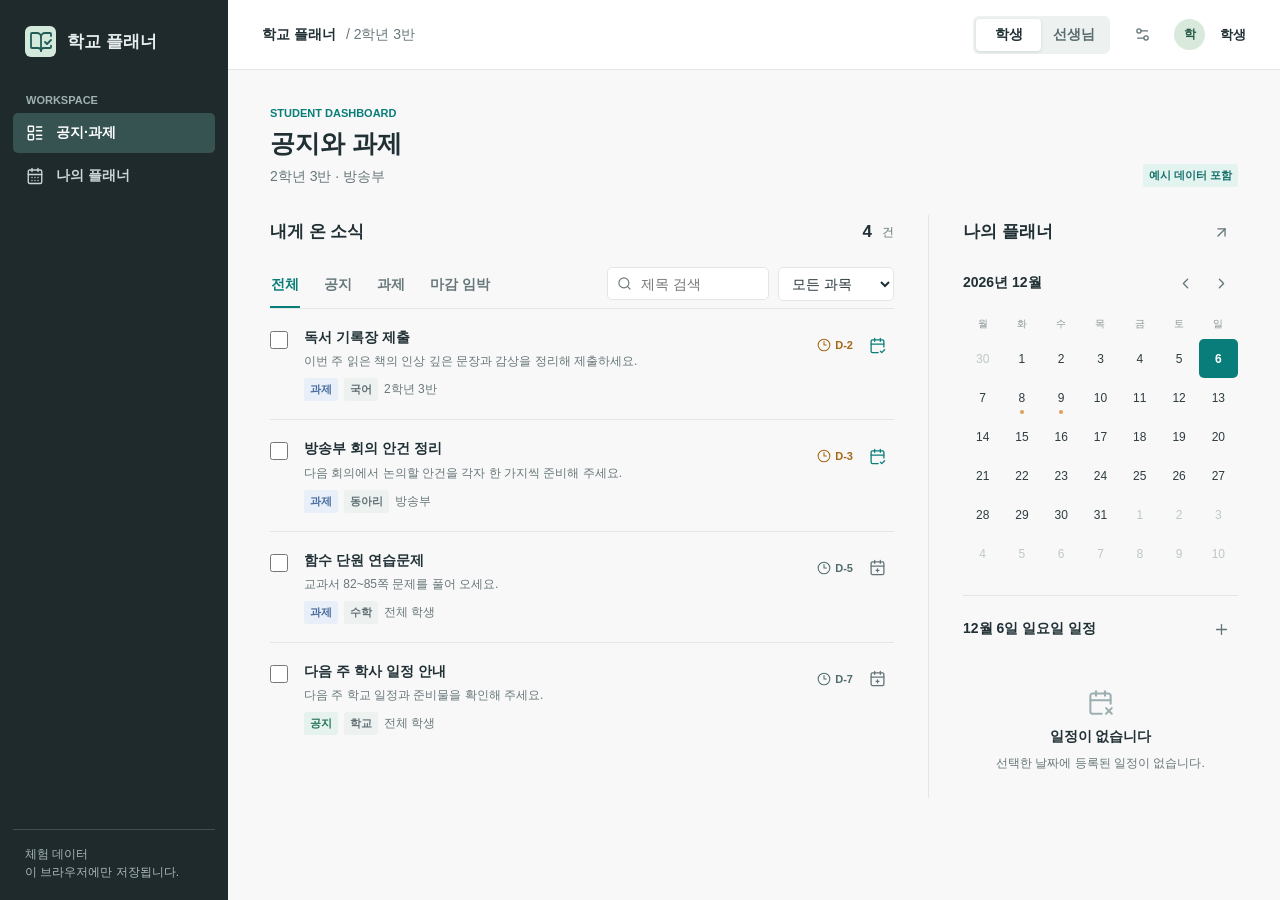
==== index.html @ eae19e17 "Build school planner prototype" ====
<!doctype html>
<html lang="ko">
  <head>
    <meta charset="utf-8">
    <meta name="viewport" content="width=device-width, initial-scale=1">
    <meta name="theme-color" content="#f7f8f7">
    <title>학교 플래너</title>
    <link rel="stylesheet" href="./styles.css">
  </head>
  <body>
    <div id="app"></div>
    <script defer src="./vendor/lucide.min.js"></script>
    <script defer src="./model.js"></script>
    <script defer src="./app.js"></script>
  </body>
</html>
---- styles.css ----
:root {
  color-scheme: light;
  font-family: "Malgun Gothic", "Apple SD Gothic Neo", Arial, sans-serif;
  font-size: 14px;
  letter-spacing: 0;
  color: #213035;
  background: #f7f8f7;
  --ink: #213035;
  --muted: #68777b;
  --line: #e1e7e5;
  --soft: #f3f6f5;
  --teal: #087d79;
  --teal-soft: #e3f3f0;
  --amber: #a56815;
  --amber-soft: #fff2dc;
  --red: #ad5148;
  --red-soft: #fff0ec;
}

* { box-sizing: border-box; }
body { margin: 0; min-width: 320px; }
button, input, select, textarea { font: inherit; }
button { cursor: pointer; }
button:disabled { cursor: not-allowed; opacity: .48; }
button:focus-visible, input:focus-visible, select:focus-visible, textarea:focus-visible, a:focus-visible {
  outline: 2px solid var(--teal);
  outline-offset: 2px;
}
a { color: inherit; }
svg { flex: none; }

.app-shell { min-height: 100vh; display: grid; grid-template-columns: 228px minmax(0, 1fr); }
.sidebar { background: #1e2a2c; color: #e8eeee; display: flex; flex-direction: column; padding: 22px 13px 18px; }
.brand { display: flex; align-items: center; gap: 11px; padding: 4px 12px 27px; font-size: 17px; font-weight: 800; }
.brand-mark { width: 31px; height: 31px; display: grid; place-items: center; background: #d2e9dc; color: #205b55; border-radius: 6px; }
.side-caption { color: #a0b1b2; font-size: 11px; font-weight: 700; padding: 10px 13px 7px; }
.side-nav { display: grid; gap: 3px; }
.side-link { border: 0; width: 100%; background: transparent; color: #cbd6d7; display: flex; align-items: center; gap: 12px; text-align: left; padding: 11px 13px; border-radius: 5px; font-weight: 600; }
.side-link:hover { background: #304143; color: white; }
.side-link.active { background: #365352; color: white; }
.side-link svg { width: 18px; height: 18px; }
.sidebar-foot { margin-top: auto; border-top: 1px solid #405052; padding: 15px 12px 0; color: #a9b9b9; font-size: 12px; line-height: 1.55; }

.main-area { min-width: 0; }
.topbar { height: 70px; border-bottom: 1px solid var(--line); background: #fff; display: flex; align-items: center; justify-content: space-between; padding: 0 34px; gap: 18px; }
.topbar-left { display: flex; align-items: center; gap: 10px; font-weight: 700; }
.topbar-left .term { color: var(--muted); font-weight: 500; }
.topbar-right { display: flex; align-items: center; gap: 15px; }
.mode-switch { display: inline-flex; padding: 3px; background: #edf1f0; border-radius: 6px; }
.mode-switch button { border: 0; background: transparent; color: #596b6e; padding: 7px 12px; border-radius: 4px; font-weight: 700; min-width: 65px; }
.mode-switch button.active { background: #fff; color: var(--ink); box-shadow: 0 1px 3px #19312b20; }
.avatar { width: 31px; height: 31px; border-radius: 50%; display: grid; place-items: center; background: #d9e9dc; color: #245846; font-size: 12px; font-weight: 800; }
.profile-name { font-size: 13px; font-weight: 700; }
.workspace { max-width: 1450px; margin: 0 auto; padding: 37px 42px 80px; }
.page-heading { display: flex; align-items: end; justify-content: space-between; gap: 15px; margin-bottom: 28px; }
.eyebrow { margin: 0 0 8px; color: var(--teal); font-size: 11px; font-weight: 800; }
h1 { font-size: 25px; line-height: 1.28; margin: 0; }
h2 { margin: 0; font-size: 17px; line-height: 1.3; }
h3 { margin: 0; font-size: 14px; }
.subheading { color: var(--muted); margin: 7px 0 0; line-height: 1.5; }
.page-actions { display: flex; align-items: center; gap: 8px; }
.badge, .audience-tag, .type-tag, .subject-tag { display: inline-flex; align-items: center; white-space: nowrap; font-size: 11px; font-weight: 700; border-radius: 3px; padding: 4px 6px; }
.badge { background: var(--teal-soft); color: #166f68; }
.type-tag.assignment { background: #e8eff9; color: #466b9c; }
.type-tag.notice { background: #e5f2ed; color: #28735c; }
.audience-tag, .subject-tag { color: #617075; background: #edf1f0; }
.muted { color: var(--muted); }
.small { font-size: 12px; }
.count-line { display: flex; align-items: center; gap: 10px; color: var(--muted); font-size: 12px; }
.count-line strong { color: var(--ink); font-size: 17px; }

.button { display: inline-flex; align-items: center; justify-content: center; gap: 7px; border: 1px solid var(--line); background: #fff; color: var(--ink); border-radius: 5px; min-height: 36px; padding: 8px 12px; font-weight: 700; white-space: nowrap; }
.button:hover { border-color: #a4b6b3; background: #f8fbfa; }
.button.primary { background: var(--teal); border-color: var(--teal); color: #fff; }
.button.primary:hover { background: #086e6a; }
.button.danger { color: var(--red); }
.button svg { width: 16px; height: 16px; }
.icon-button { border: 1px solid transparent; border-radius: 5px; background: transparent; color: #637478; width: 34px; height: 34px; display: inline-grid; place-items: center; flex: none; }
.icon-button:hover { border-color: var(--line); background: var(--soft); color: var(--ink); }
.icon-button svg { width: 17px; height: 17px; }
.icon-button.active { color: var(--teal); }

.dashboard-grid { display: grid; grid-template-columns: minmax(0, 1.55fr) minmax(310px, .75fr); gap: 34px; }
.pane { min-width: 0; }
.aside-pane { border-left: 1px solid var(--line); padding-left: 34px; }
.section-heading { display: flex; align-items: center; justify-content: space-between; gap: 12px; min-height: 34px; margin-bottom: 17px; }
.section-note { color: var(--muted); font-size: 12px; }
.filter-row { display: flex; align-items: center; justify-content: space-between; gap: 12px; border-bottom: 1px solid var(--line); flex-wrap: wrap; }
.tabs { display: flex; gap: 23px; }
.tab { border: 0; border-bottom: 2px solid transparent; background: transparent; color: var(--muted); padding: 10px 1px 12px; font-weight: 700; white-space: nowrap; }
.tab:hover { color: var(--ink); }
.tab.active { color: var(--teal); border-bottom-color: var(--teal); }
.filter-tools { display: flex; align-items: center; gap: 9px; padding-bottom: 7px; }
.search-box { height: 33px; border: 1px solid var(--line); border-radius: 5px; display: flex; align-items: center; gap: 7px; padding: 0 9px; background: #fff; min-width: 160px; }
.search-box svg { width: 15px; height: 15px; color: var(--muted); }
.search-box input { width: 120px; border: 0; outline: 0; min-width: 0; background: transparent; }
.plain-select { border: 1px solid var(--line); border-radius: 5px; background: #fff; color: var(--ink); padding: 7px 25px 7px 9px; max-width: 140px; }
.notice-list { min-height: 340px; }
.notice-row { display: grid; grid-template-columns: 22px minmax(0,1fr) auto; gap: 12px; align-items: start; padding: 18px 0; border-bottom: 1px solid var(--line); }
.notice-row:last-child { border-bottom: 0; }
.notice-row.completed .notice-title { text-decoration: line-through; color: #839093; }
.check { width: 18px; height: 18px; accent-color: var(--teal); margin: 4px 0 0; }
.notice-main { min-width: 0; }
.notice-title { border: 0; background: transparent; padding: 0; text-align: left; font-size: 14px; font-weight: 800; color: var(--ink); line-height: 1.45; }
.notice-title:hover { color: var(--teal); }
.notice-meta { display: flex; align-items: center; gap: 6px; flex-wrap: wrap; margin-top: 8px; color: var(--muted); font-size: 12px; }
.notice-body-preview { color: var(--muted); margin: 6px 0 0; white-space: nowrap; overflow: hidden; text-overflow: ellipsis; font-size: 12px; }
.notice-actions { display: flex; align-items: center; gap: 7px; padding-top: 1px; }
.deadline { display: inline-flex; align-items: center; gap: 4px; font-weight: 800; color: #526b6c; font-size: 11px; white-space: nowrap; }
.deadline.soon, .deadline.today { color: var(--amber); }
.deadline.overdue { color: var(--red); }
.deadline svg { width: 14px; height: 14px; }
.empty-state { text-align: center; display: grid; place-content: center; gap: 9px; min-height: 270px; color: var(--muted); }
.empty-state svg { margin: auto; width: 27px; height: 27px; color: #9caeaf; }
.empty-state strong { color: var(--ink); }
.empty-state p { margin: 0; font-size: 12px; }

.calendar-bar { display: flex; align-items: center; justify-content: space-between; gap: 8px; margin-bottom: 12px; }
.calendar-bar strong { font-size: 14px; }
.calendar-controls { display: flex; gap: 2px; }
.calendar-weekdays, .calendar-grid { display: grid; grid-template-columns: repeat(7, minmax(0, 1fr)); }
.calendar-weekdays span { text-align: center; color: #8a9697; font-size: 10px; padding: 5px 0 8px; }
.calendar-day { position: relative; border: 0; background: transparent; color: #2e3c40; border-radius: 5px; min-width: 0; height: 39px; display: grid; place-items: center; font-size: 12px; }
.calendar-day:hover { background: #ecf3f1; }
.calendar-day.other-month { color: #bec8c7; }
.calendar-day.selected { background: var(--teal); color: #fff; font-weight: 800; }
.calendar-day.today:not(.selected) { box-shadow: inset 0 0 0 1px var(--teal); color: var(--teal); font-weight: 800; }
.calendar-day .dot { width: 4px; height: 4px; border-radius: 50%; background: #dfa15a; position: absolute; bottom: 3px; }
.calendar-day.selected .dot { background: #fff; }
.calendar-day:disabled { opacity: 1; }
.aside-divider { border-top: 1px solid var(--line); margin: 22px 0 16px; }
.agenda-list { display: grid; gap: 0; }
.agenda-item { padding: 11px 0; border-bottom: 1px solid var(--line); display: flex; align-items: start; gap: 10px; }
.agenda-item:last-child { border-bottom: 0; }
.agenda-accent { width: 3px; min-height: 27px; border-radius: 2px; background: #7ea8b4; }
.agenda-accent.personal { background: #d6a05f; }
.agenda-title { font-size: 12px; font-weight: 700; line-height: 1.4; }
.agenda-meta { color: var(--muted); font-size: 11px; margin-top: 3px; }
.agenda-item .icon-button { margin-left: auto; width: 25px; height: 25px; }
.planner-grid { display: grid; grid-template-columns: minmax(0,1fr) 315px; gap: 36px; }
.planner-calendar .calendar-day { height: 75px; border-radius: 0; border-top: 1px solid var(--line); align-items: start; padding-top: 11px; }
.planner-calendar .calendar-day.selected { border-radius: 5px; }
.planner-calendar .calendar-day .dot { bottom: 13px; width: 6px; height: 6px; }
.planner-side { border-left: 1px solid var(--line); padding-left: 30px; }

.teacher-layout { display: grid; grid-template-columns: minmax(255px, .72fr) minmax(0,1.5fr); gap: 42px; }
.teacher-left { border-right: 1px solid var(--line); padding-right: 36px; }
.panel-intro { color: var(--muted); line-height: 1.55; font-size: 12px; margin: 6px 0 22px; }
.field-grid { display: grid; grid-template-columns: repeat(2,minmax(0,1fr)); gap: 16px; }
.field { display: grid; gap: 7px; min-width: 0; }
.field.full { grid-column: 1 / -1; }
.field label { color: #3a4a4e; font-size: 12px; font-weight: 800; }
.field input, .field select, .field textarea { width: 100%; border: 1px solid #d7e0de; border-radius: 5px; background: #fff; padding: 10px 11px; color: var(--ink); outline: none; }
.field input:focus, .field select:focus, .field textarea:focus { border-color: var(--teal); box-shadow: 0 0 0 2px #087d7917; }
.field textarea { resize: vertical; min-height: 120px; line-height: 1.5; }
.field-help { color: var(--muted); font-size: 11px; line-height: 1.5; }
.form-actions { display: flex; align-items: center; justify-content: end; gap: 8px; margin-top: 19px; }
.group-list { display: grid; border-top: 1px solid var(--line); margin: 20px 0 22px; }
.group-row { display: flex; align-items: center; gap: 9px; border-bottom: 1px solid var(--line); min-height: 45px; }
.group-row svg { color: #7c9291; width: 15px; height: 15px; }
.group-row span { flex: 1; font-size: 12px; font-weight: 700; }
.group-row small { color: var(--muted); font-size: 11px; }
.group-row .icon-button { width: 25px; height: 25px; }
.group-form { background: var(--soft); border: 1px solid var(--line); padding: 14px; border-radius: 5px; display: grid; gap: 12px; }
.group-form .field-grid { gap: 10px; }
.group-form .field input, .group-form .field select { padding: 8px; }
.teacher-recent { margin-top: 38px; border-top: 1px solid var(--line); padding-top: 23px; }
.teacher-table { width: 100%; border-collapse: collapse; }
.teacher-table th { color: var(--muted); text-align: left; font-size: 11px; font-weight: 700; padding: 10px 8px; border-bottom: 1px solid var(--line); }
.teacher-table td { padding: 12px 8px; border-bottom: 1px solid var(--line); font-size: 12px; }
.teacher-table td:first-child, .teacher-table th:first-child { padding-left: 0; }
.teacher-table td:last-child, .teacher-table th:last-child { padding-right: 0; text-align: right; }
.teacher-table .row-title { font-weight: 700; }
.table-actions { display: flex; justify-content: end; gap: 2px; }

dialog { border: 1px solid var(--line); border-radius: 7px; padding: 0; width: min(480px, calc(100vw - 26px)); max-height: min(85vh, 730px); overflow: auto; box-shadow: 0 24px 60px #16252636; }
dialog::backdrop { background: #13292a70; }
.dialog-inner { padding: 22px; }
.dialog-header { display: flex; align-items: start; justify-content: space-between; gap: 12px; margin-bottom: 18px; }
.dialog-header h2 { font-size: 18px; }
.dialog-body { color: #3d4b4d; line-height: 1.65; white-space: pre-wrap; margin: 19px 0 22px; }
.dialog-meta { display: flex; gap: 7px; flex-wrap: wrap; align-items: center; }
.dialog-actions { display: flex; justify-content: end; align-items: center; gap: 8px; border-top: 1px solid var(--line); padding-top: 17px; margin-top: 18px; }
.toast { position: fixed; right: 20px; bottom: 20px; background: #203539; color: #fff; border-radius: 5px; padding: 11px 15px; z-index: 10; box-shadow: 0 10px 25px #17272a24; max-width: 320px; font-size: 12px; }
.sr-only { position: absolute; width: 1px; height: 1px; padding: 0; margin: -1px; overflow: hidden; clip: rect(0,0,0,0); white-space: nowrap; border: 0; }

@media (max-width: 1120px) {
  .dashboard-grid { grid-template-columns: minmax(0,1fr) 285px; gap: 22px; }
  .aside-pane { padding-left: 22px; }
  .teacher-layout { gap: 26px; }
  .teacher-left { padding-right: 25px; }
  .workspace { padding: 30px 28px 70px; }
}

@media (max-width: 920px) {
  .app-shell { grid-template-columns: 70px minmax(0,1fr); }
  .sidebar { padding: 18px 9px; align-items: center; }
  .brand { padding: 0 0 26px; }
  .brand span:last-child, .side-caption, .side-link span, .sidebar-foot { display: none; }
  .side-link { justify-content: center; padding: 11px; width: 46px; }
  .dashboard-grid, .planner-grid { grid-template-columns: 1fr; }
  .aside-pane, .planner-side { border-left: 0; border-top: 1px solid var(--line); padding: 23px 0 0; }
  .aside-pane { max-width: 480px; }
}

@media (max-width: 650px) {
  .app-shell { display: block; padding-bottom: 58px; }
  .sidebar { position: fixed; z-index: 5; bottom: 0; left: 0; right: 0; height: 58px; padding: 4px 8px; flex-direction: row; justify-content: center; border-top: 1px solid #344143; }
  .brand, .sidebar-foot { display: none; }
  .side-nav { display: flex; justify-content: space-evenly; width: 100%; }
  .side-link { width: 56px; }
  .topbar { height: 59px; padding: 0 17px; }
  .topbar-left .term, .profile-name { display: none; }
  .topbar-right { gap: 8px; }
  .mode-switch button { padding: 6px 8px; min-width: 52px; font-size: 12px; }
  .workspace { padding: 27px 17px 60px; }
  h1 { font-size: 22px; }
  .page-heading { align-items: start; margin-bottom: 23px; }
  .page-heading .button { padding: 7px; min-width: 35px; }
  .page-heading .button .label { display: none; }
  .filter-row { display: block; }
  .filter-tools { padding: 6px 0 8px; }
  .search-box { flex: 1; }
  .search-box input { width: 100%; }
  .notice-row { grid-template-columns: 20px minmax(0,1fr); gap: 9px; }
  .notice-actions { grid-column: 2; justify-content: space-between; padding-top: 0; }
  .teacher-layout { grid-template-columns: 1fr; }
  .teacher-left { border-right: 0; border-bottom: 1px solid var(--line); padding: 0 0 22px; }
  .teacher-table th:nth-child(3), .teacher-table td:nth-child(3) { display: none; }
  .planner-calendar .calendar-day { height: 54px; }
}
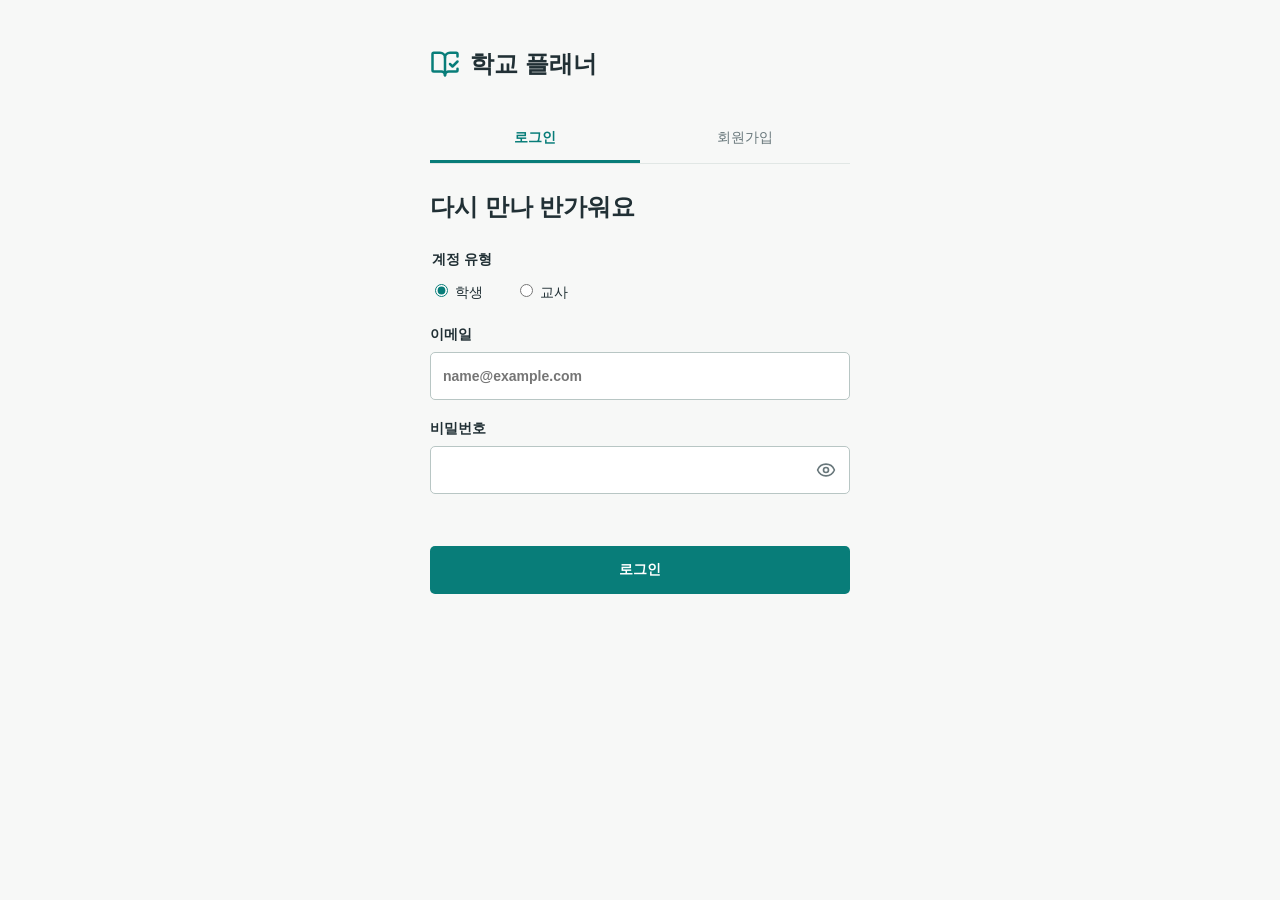
==== commit 7d5ff907: "Add student and teacher signup and Supabase login" ====
--- a/index.html
+++ b/index.html
@@ -8,9 +8,14 @@
     <link rel="stylesheet" href="./styles.css">
   </head>
   <body>
-    <div id="app"></div>
+    <main id="auth-root"></main>
+    <div id="app" hidden></div>
+    <link rel="stylesheet" href="./auth.css">
     <script defer src="./vendor/lucide.min.js"></script>
     <script defer src="./model.js"></script>
     <script defer src="./app.js"></script>
+    <script defer src="./supabase-config.js"></script>
+    <script defer src="./auth-api.js"></script>
+    <script defer src="./auth-ui.js"></script>
   </body>
 </html>
--- a/auth.css
+++ b/auth.css
@@ -0,0 +1,22 @@
+[hidden] { display: none !important; }
+.auth-page { width: min(100% - 40px, 420px); margin: 48px auto; padding-bottom: 32px; }
+.auth-brand { display: flex; align-items: center; gap: 10px; text-decoration: none; font-size: 24px; font-weight: 800; margin-bottom: 36px; }
+.auth-brand svg { color: var(--teal); width: 30px; height: 30px; }
+.auth-page h1 { font-size: 24px; margin: 28px 0; }
+.auth-tabs { display: grid; grid-template-columns: 1fr 1fr; border-bottom: 1px solid var(--line); }
+.auth-tabs button { padding: 13px; border: 0; border-bottom: 3px solid transparent; background: none; color: var(--muted); }
+.auth-tabs button[aria-pressed="true"] { border-color: var(--teal); color: var(--teal); font-weight: 700; }
+.auth-roles { border: 0; padding: 0; margin: 0 0 24px; display: flex; gap: 32px; }
+.auth-roles legend { margin-bottom: 12px; font-weight: 700; }
+.auth-roles input { accent-color: var(--teal); }
+.auth-field { display: block; margin: 20px 0 8px; font-weight: 600; }
+.auth-field input, .auth-password input { width: 100%; height: 48px; min-width: 0; border: 1px solid #b8c6c4; background: white; border-radius: 5px; padding: 12px; }
+.auth-field input { margin-top: 8px; }
+.auth-password { position: relative; }
+.auth-password input { padding-right: 52px; }
+.auth-password button { position: absolute; right: 3px; top: 3px; height: 42px; width: 42px; border: 0; background: transparent; color: var(--muted); display: grid; place-items: center; }
+.auth-password svg { width: 20px; height: 20px; }
+.auth-submit { width: 100%; min-height: 48px; border: 0; border-radius: 5px; background: var(--teal); color: white; font-weight: 700; }
+#auth-message { min-height: 24px; line-height: 1.7; color: #934122; overflow-wrap: anywhere; }
+#teacher-note { background: #fff2dc; padding: 12px; line-height: 1.6; border-left: 3px solid #b47e23; }
+@media (max-width: 480px) { .auth-page { margin-top: 28px; } }
